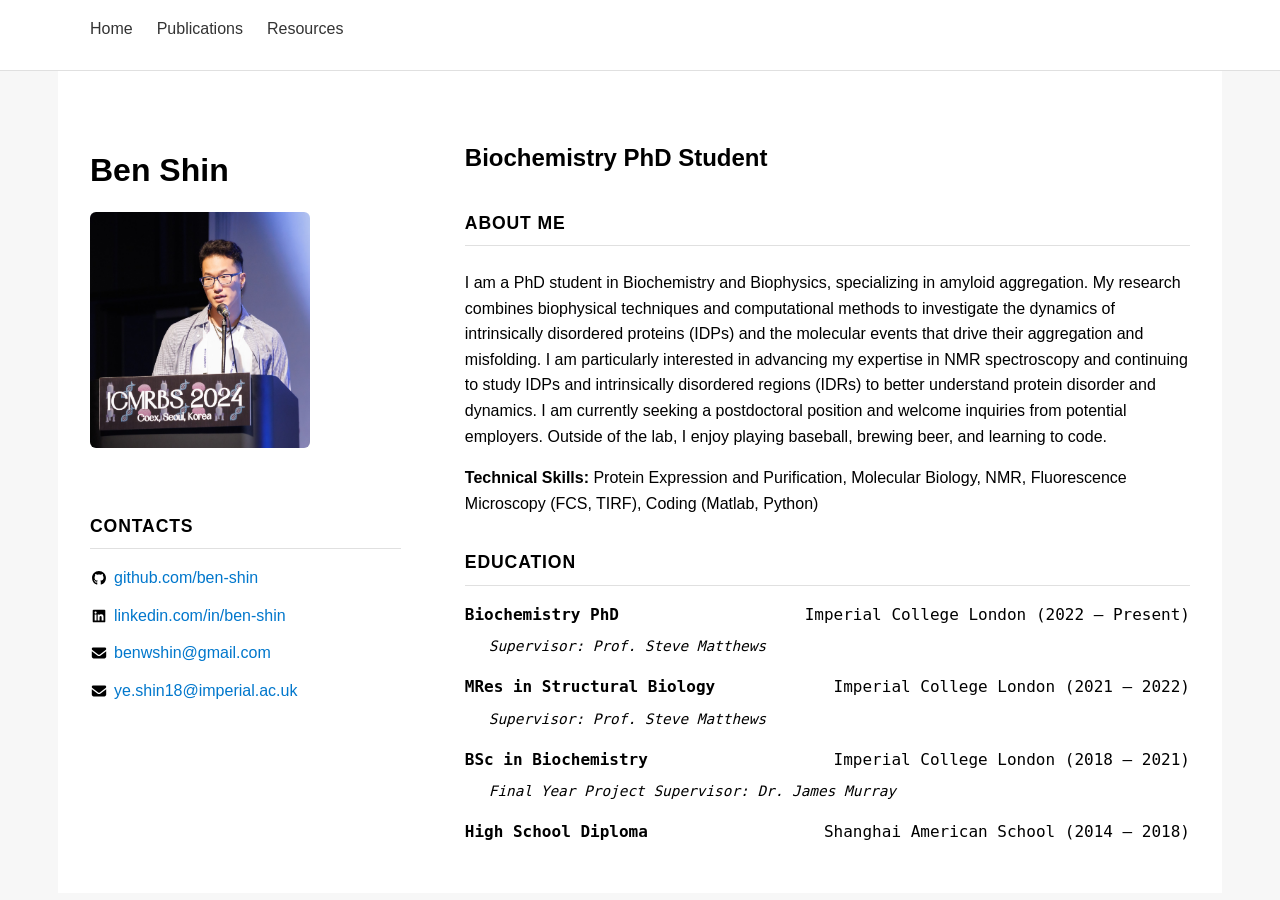
==== index.html @ 87f003fb "Update index.html" ====
<!DOCTYPE html>
<html lang="en">
<head>
  <meta charset="UTF-8">
  <title>Home</title>

  <style>
    body {
      margin: 0;
      font-family: Tahoma, Geneva, Verdana, sans-serif;
      background-color: #f7f7f7;
      color: #000; /* all text black */
      line-height: 1.6;
    }

    nav {
      background-color: #ffffff;
      border-bottom: 1px solid #e0e0e0;
    }

    nav ul {
      list-style: none;
      margin: 0 auto;
      padding: 1rem 2rem;
      max-width: 1100px;
      display: flex;
      gap: 1.5rem;
    }

    nav a {
      text-decoration: none;
      color: #333;
      font-weight: 500;
    }

    nav a:hover {
      color: #0077cc;
    }

    .container {
      max-width: 1100px;
      margin: 0 auto;
      padding: 3rem 2rem;
      display: flex;
      gap: 4rem;
      background-color: #ffffff;
    }

    .left-column {
      width: 30%;
    }

    .right-column {
      width: 70%;
    }

    .profile-pic {
      width: 100%;
      max-width: 220px;
      border-radius: 6px;
      margin-bottom: 1.5rem;
    }

    .socials ul {
      list-style: none;
      padding: 0;
      margin: 0;
    }

    .socials li {
      margin-bottom: 0.75rem;
      display: flex;
      align-items: center;
    }

    .socials a {
      text-decoration: none;
      color: #0077cc;
      font-family: Tahoma, Geneva, Verdana, sans-serif;
    }

    .socials a:hover {
      text-decoration: underline;
    }

    .socials img {
      width: 18px;
      height: 18px;
      margin-right: 6px;
    }

    h1 {
      font-size: 2rem;
      margin-bottom: 1rem;
      font-family: Tahoma, Geneva, Verdana, sans-serif;
    }

    h2 {
      font-size: 1.5rem;
      margin-bottom: 1rem;
      font-family: Tahoma, Geneva, Verdana, sans-serif;
    }

    h3 {
      font-size: 1.1rem;
      margin-top: 2rem;
      margin-bottom: 0.5rem;
      text-transform: uppercase;
      letter-spacing: 0.05em;
      color: #000;
      position: relative;
      padding-bottom: 0.5rem;
      font-family: Tahoma, Geneva, Verdana, sans-serif;
    }

    h3::after {
      content: "";
      display: block;
      height: 1px;
      background-color: #e0e0e0;
      margin-top: 0.5rem;
      width: 100%;
    }

    .education {
      display: flex;
      flex-direction: column;
      gap: 0.5rem;
      font-family: Tahoma, Geneva, Verdana, monospace;
    }

    .edu-line {
      display: flex;
      justify-content: space-between;
    }

    .edu-line .degree {
      font-weight: bold;
    }

    .edu-line .institution {
      text-align: right;
      color: #000;
    }

    .supervisor {
      padding-left: 1.5rem; /* indented */
      font-size: 0.9rem;
      font-style: italic;
      color: #000;
      margin-bottom: 0.5rem;
    }

    p, li {
      color: #000;
      margin-bottom: 0.75rem;
      font-family: Tahoma, Geneva, Verdana, sans-serif;
    }
  </style>
</head>

<body>

  <nav>
    <ul>
      <li><a href="index.html">Home</a></li>
      <li><a href="pubs.html">Publications</a></li>
      <li><a href="res.html">Resources</a></li>
    </ul>
  </nav>

  <main class="container">

    <!-- Left Column -->
    <section class="left-column">
      <h1>Ben Shin</h1>

      <img src="me.jpg" alt="Photo of Ben Shin" class="profile-pic">

      <div class="socials">
        <h3>Contacts</h3>
        <ul>
          <li>
            <img src="icons/github.svg" alt="GitHub">
            <a href="https://github.com/ben-shin">github.com/ben-shin</a>
          </li>
          <li>
            <img src="icons/linkedin.svg" alt="LinkedIn">
            <a href="https://linkedin.com/in/ben-shin">linkedin.com/in/ben-shin</a>
          </li>
          <li>
            <img src="icons/email.svg" alt="Email">
            <a href="mailto:benwshin@gmail.com">benwshin@gmail.com</a>
          </li>
          <li>
            <img src="icons/email.svg" alt="Email">
            <a href="mailto:ye.shin18@imperial.ac.uk">ye.shin18@imperial.ac.uk</a>
          </li>
        </ul>
      </div>
    </section>

    <!-- Right Column -->
    <section class="right-column">
      <h2>Biochemistry PhD Student</h2>

      <h3>About Me</h3>
      <p>
        I am a PhD student in Biochemistry and Biophysics, specializing in amyloid aggregation. My research combines biophysical techniques and computational methods to investigate the dynamics of intrinsically disordered proteins (IDPs) and the molecular events that drive their aggregation and misfolding. I am particularly interested in advancing my expertise in NMR spectroscopy and continuing to study IDPs and intrinsically disordered regions (IDRs) to better understand protein disorder and dynamics. I am currently seeking a postdoctoral position and welcome inquiries from potential employers. Outside of the lab, I enjoy playing baseball, brewing beer, and learning to code.
      </p>

      <p><strong>Technical Skills:</strong> Protein Expression and Purification, Molecular Biology, NMR, Fluorescence Microscopy (FCS, TIRF), Coding (Matlab, Python)</p>

      <h3>Education</h3>
      <div class="education">
        <div class="edu-line">
          <span class="degree">Biochemistry PhD</span>
          <span class="institution">Imperial College London (2022 – Present)</span>
        </div>
        <div class="supervisor">Supervisor: Prof. Steve Matthews</div>

        <div class="edu-line">
          <span class="degree">MRes in Structural Biology</span>
          <span class="institution">Imperial College London (2021 – 2022)</span>
        </div>
        <div class="supervisor">Supervisor: Prof. Steve Matthews</div>

        <div class="edu-line">
          <span class="degree">BSc in Biochemistry</span>
          <span class="institution">Imperial College London (2018 – 2021)</span>
        </div>
        <div class="supervisor">Final Year Project Supervisor: Dr. James Murray</div>

        <div class="edu-line">
          <span class="degree">High School Diploma</span>
          <span class="institution">Shanghai American School (2014 – 2018)</span>
        </div>
      </div>
    </section>

  </main>

</body>
</html>
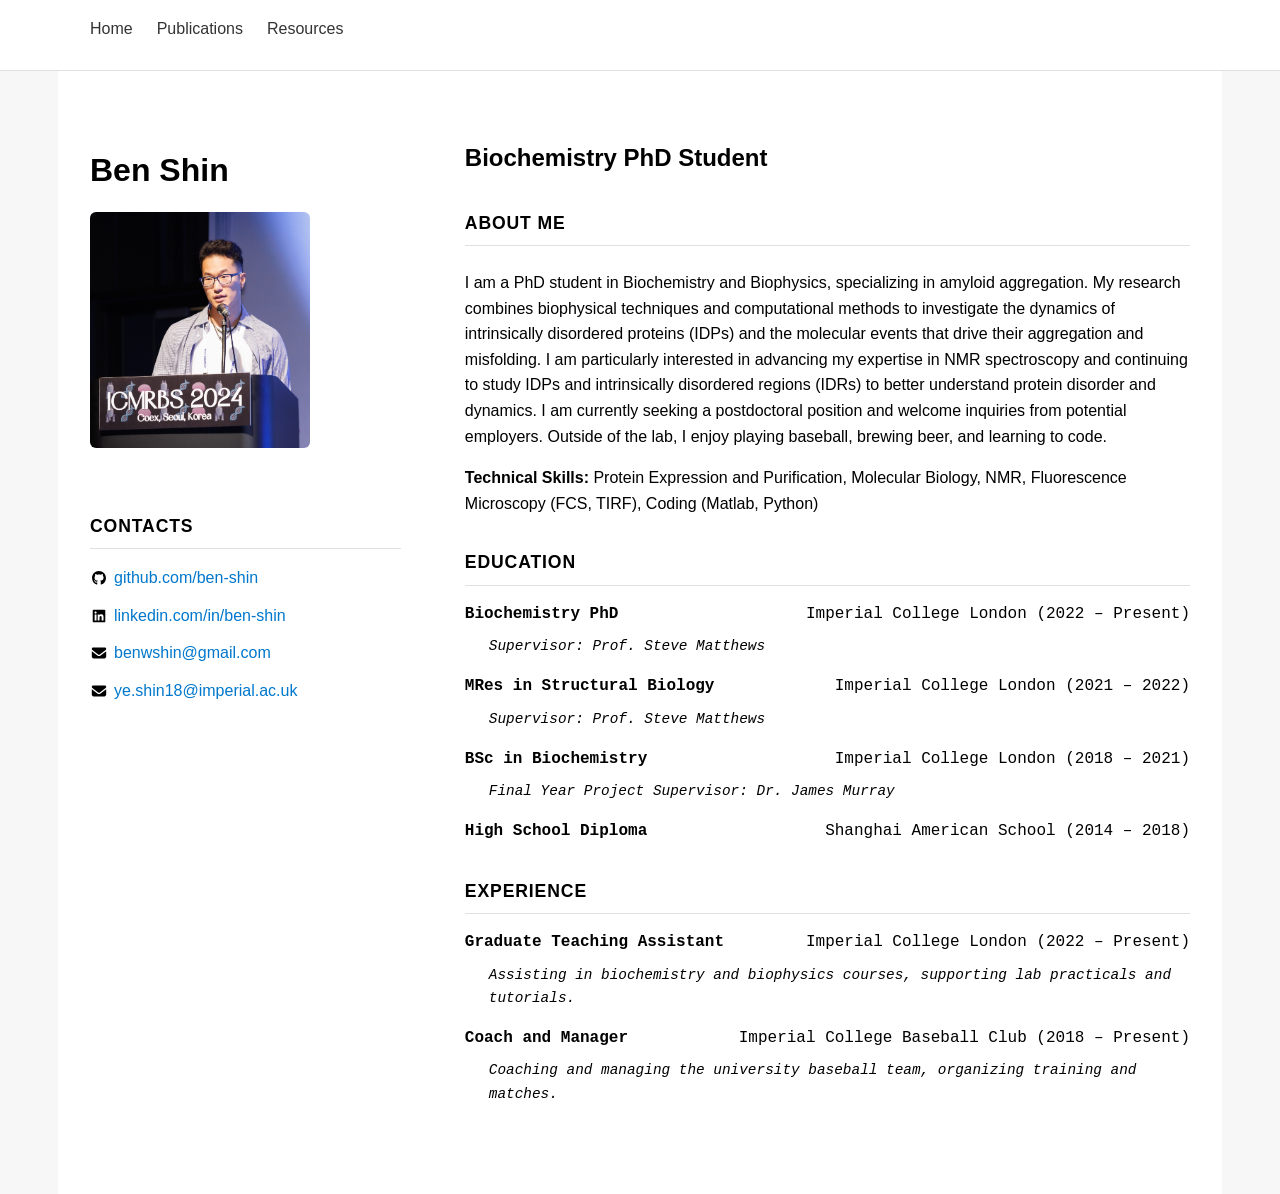
==== commit 317532d9: "Update index.html" ====
--- a/index.html
+++ b/index.html
@@ -9,7 +9,7 @@
       margin: 0;
       font-family: Tahoma, Geneva, Verdana, sans-serif;
       background-color: #f7f7f7;
-      color: #000; /* all text black */
+      color: #000;
       line-height: 1.6;
     }
 
@@ -76,7 +76,6 @@
     .socials a {
       text-decoration: none;
       color: #0077cc;
-      font-family: Tahoma, Geneva, Verdana, sans-serif;
     }
 
     .socials a:hover {
@@ -92,13 +91,11 @@
     h1 {
       font-size: 2rem;
       margin-bottom: 1rem;
-      font-family: Tahoma, Geneva, Verdana, sans-serif;
     }
 
     h2 {
       font-size: 1.5rem;
       margin-bottom: 1rem;
-      font-family: Tahoma, Geneva, Verdana, sans-serif;
     }
 
     h3 {
@@ -110,7 +107,6 @@
       color: #000;
       position: relative;
       padding-bottom: 0.5rem;
-      font-family: Tahoma, Geneva, Verdana, sans-serif;
     }
 
     h3::after {
@@ -127,6 +123,7 @@
       flex-direction: column;
       gap: 0.5rem;
       font-family: Tahoma, Geneva, Verdana, monospace;
+      margin-bottom: 2rem;
     }
 
     .edu-line {
@@ -144,7 +141,7 @@
     }
 
     .supervisor {
-      padding-left: 1.5rem; /* indented */
+      padding-left: 1.5rem;
       font-size: 0.9rem;
       font-style: italic;
       color: #000;
@@ -154,7 +151,6 @@
     p, li {
       color: #000;
       margin-bottom: 0.75rem;
-      font-family: Tahoma, Geneva, Verdana, sans-serif;
     }
   </style>
 </head>
@@ -236,6 +232,22 @@
           <span class="institution">Shanghai American School (2014 – 2018)</span>
         </div>
       </div>
+
+      <h3>Experience</h3>
+      <div class="education">
+        <div class="edu-line">
+          <span class="degree">Graduate Teaching Assistant</span>
+          <span class="institution">Imperial College London (2022 – Present)</span>
+        </div>
+        <div class="supervisor">Assisting in biochemistry and biophysics courses, supporting lab practicals and tutorials.</div>
+
+        <div class="edu-line">
+          <span class="degree">Coach and Manager</span>
+          <span class="institution">Imperial College Baseball Club (2018 – Present)</span>
+        </div>
+        <div class="supervisor">Coaching and managing the university baseball team, organizing training and matches.</div>
+      </div>
+
     </section>
 
   </main>
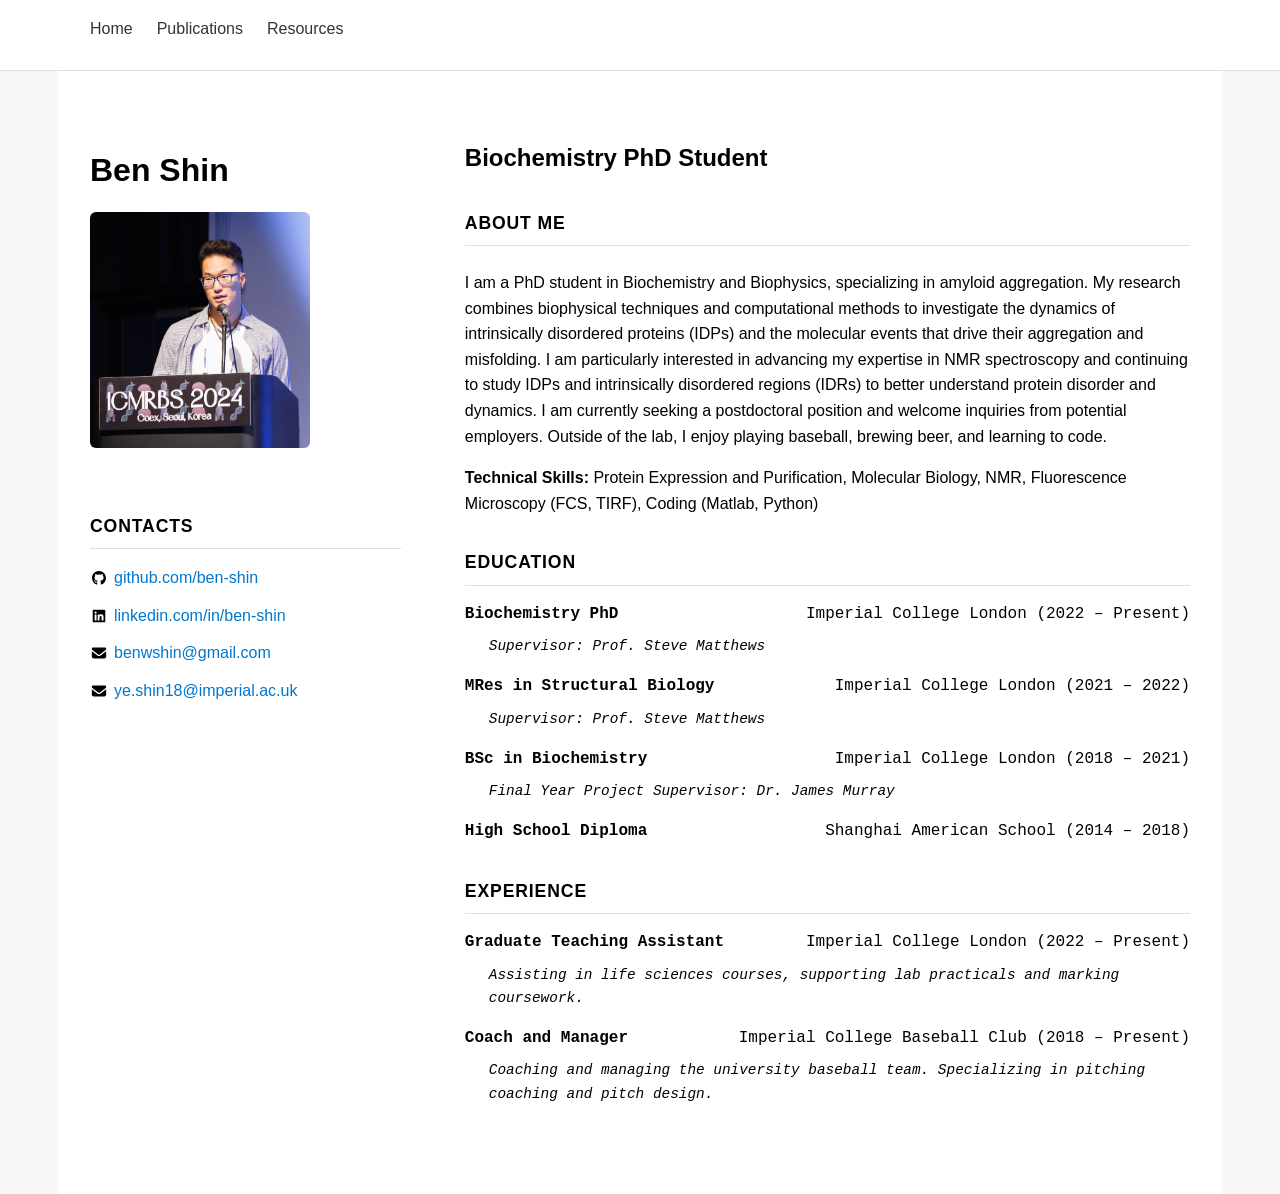
==== commit fed17209: "Update index.html" ====
--- a/index.html
+++ b/index.html
@@ -239,13 +239,13 @@
           <span class="degree">Graduate Teaching Assistant</span>
           <span class="institution">Imperial College London (2022 – Present)</span>
         </div>
-        <div class="supervisor">Assisting in biochemistry and biophysics courses, supporting lab practicals and tutorials.</div>
+        <div class="supervisor">Assisting in life sciences courses, supporting lab practicals and marking coursework.</div>
 
         <div class="edu-line">
           <span class="degree">Coach and Manager</span>
           <span class="institution">Imperial College Baseball Club (2018 – Present)</span>
         </div>
-        <div class="supervisor">Coaching and managing the university baseball team, organizing training and matches.</div>
+        <div class="supervisor">Coaching and managing the university baseball team. Specializing in pitching coaching and pitch design.</div>
       </div>
 
     </section>
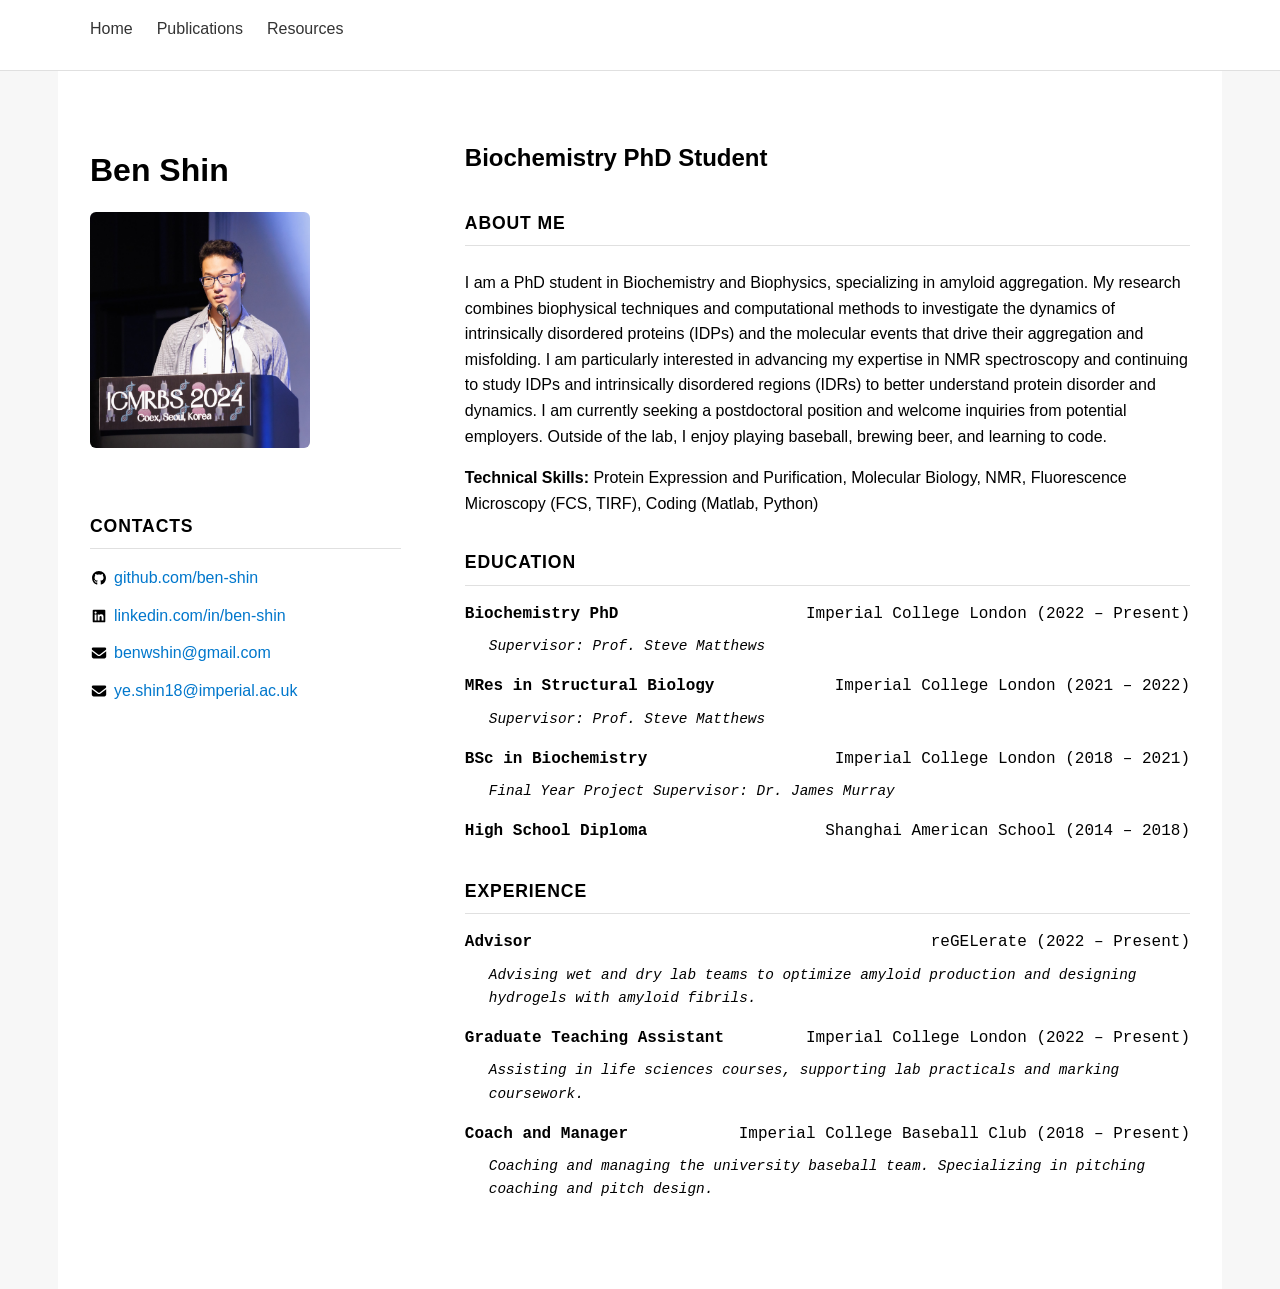
==== commit 0ad57c43: "Update index.html" ====
--- a/index.html
+++ b/index.html
@@ -236,6 +236,12 @@
       <h3>Experience</h3>
       <div class="education">
         <div class="edu-line">
+          <span class="degree">Advisor</span>
+          <span class="institution">reGELerate (2022 – Present)</span>
+        </div>
+        <div class="supervisor">Advising wet and dry lab teams to optimize amyloid production and designing hydrogels with amyloid fibrils.</div>
+        
+        <div class="edu-line">
           <span class="degree">Graduate Teaching Assistant</span>
           <span class="institution">Imperial College London (2022 – Present)</span>
         </div>
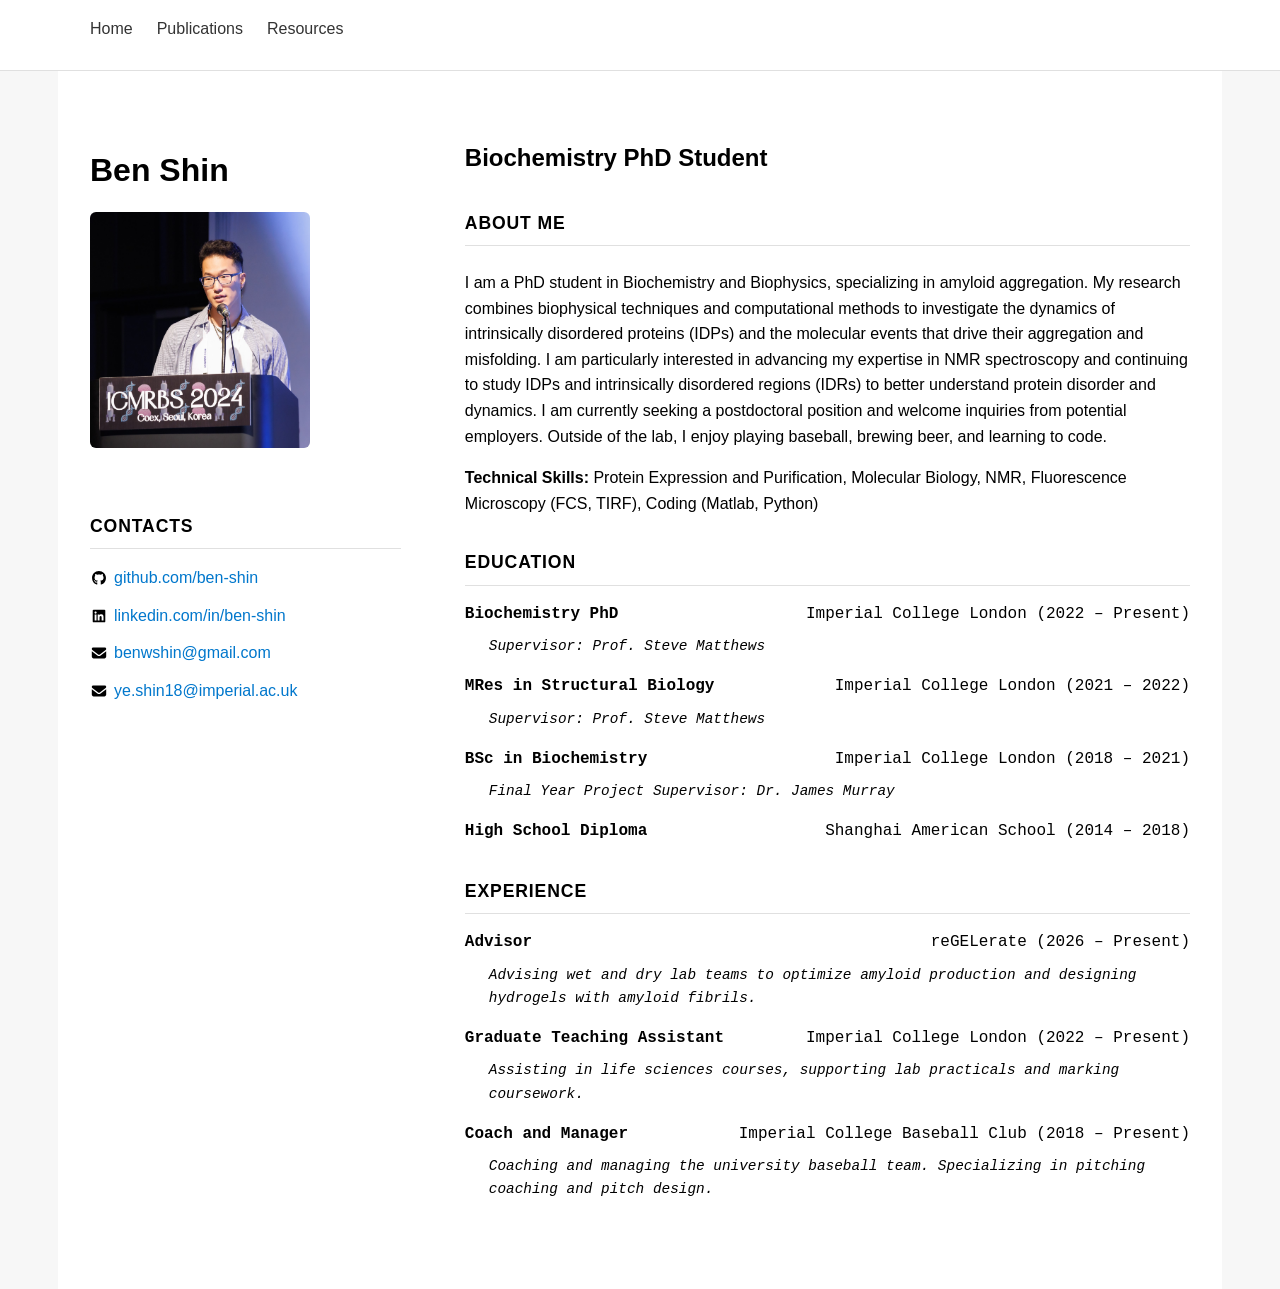
==== commit f1b7a41a: "Update institution date for Advisor role" ====
--- a/index.html
+++ b/index.html
@@ -237,7 +237,7 @@
       <div class="education">
         <div class="edu-line">
           <span class="degree">Advisor</span>
-          <span class="institution">reGELerate (2022 – Present)</span>
+          <span class="institution">reGELerate (2026 – Present)</span>
         </div>
         <div class="supervisor">Advising wet and dry lab teams to optimize amyloid production and designing hydrogels with amyloid fibrils.</div>
         
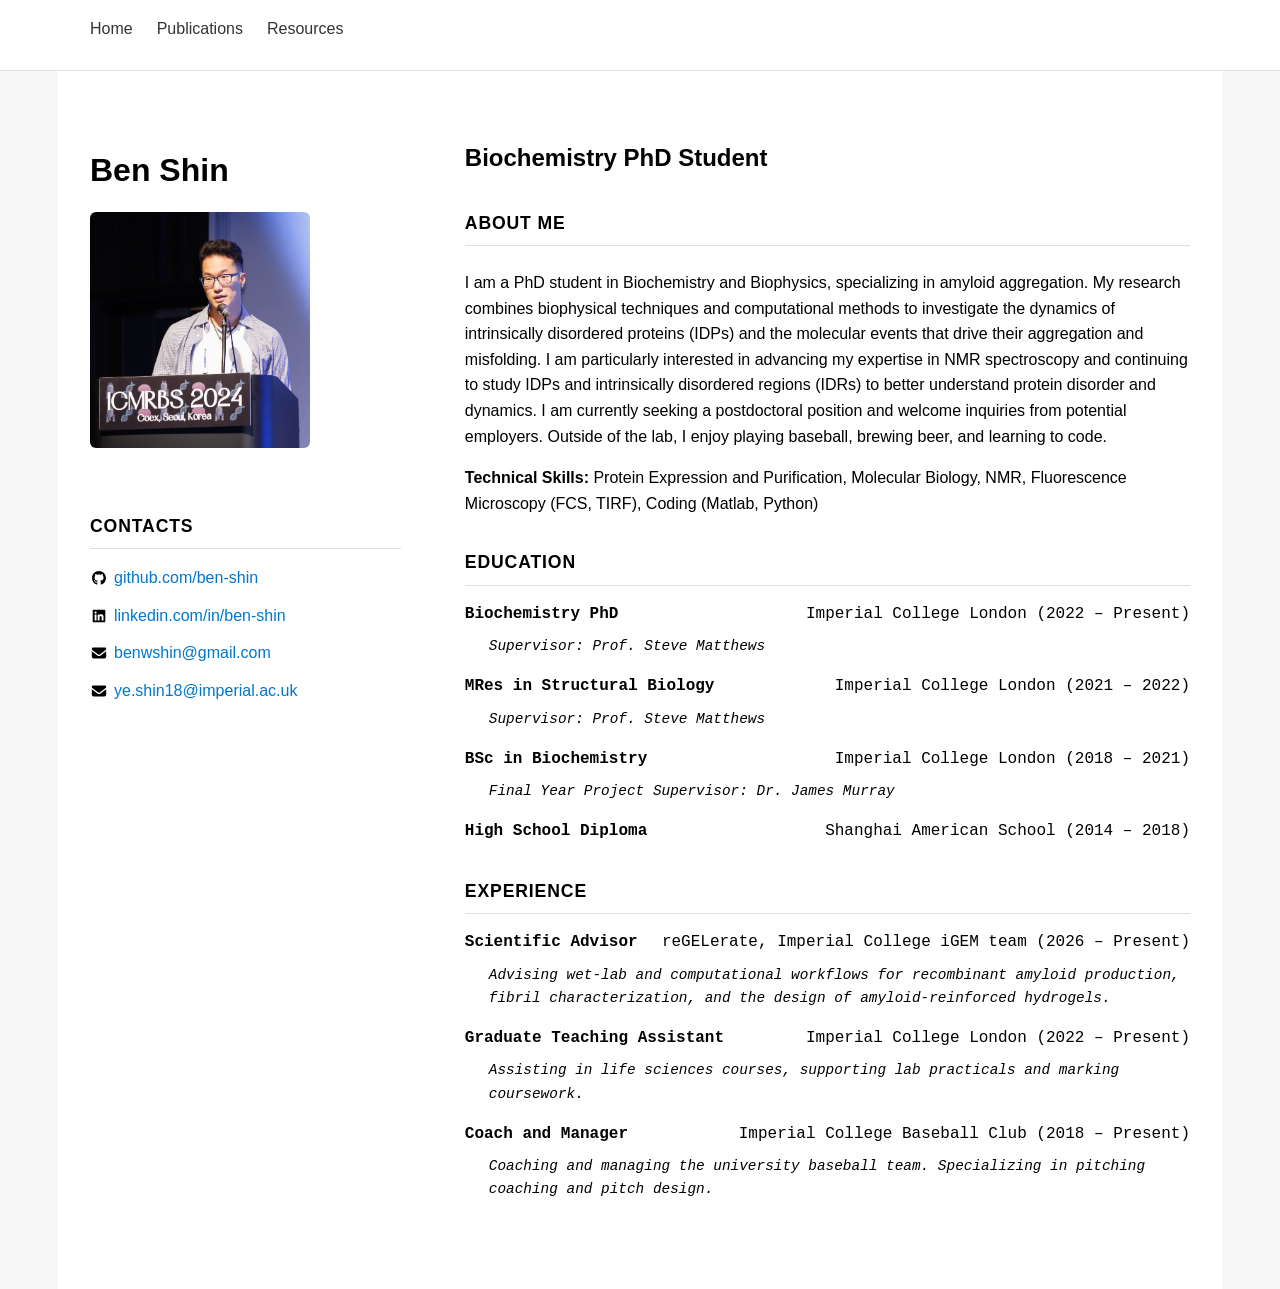
==== commit d262aca6: "Update index.html" ====
--- a/index.html
+++ b/index.html
@@ -236,10 +236,10 @@
       <h3>Experience</h3>
       <div class="education">
         <div class="edu-line">
-          <span class="degree">Advisor</span>
-          <span class="institution">reGELerate (2026 – Present)</span>
-        </div>
-        <div class="supervisor">Advising wet and dry lab teams to optimize amyloid production and designing hydrogels with amyloid fibrils.</div>
+          <span class="degree">Scientific Advisor</span>
+          <span class="institution">reGELerate, Imperial College iGEM team (2026 – Present)</span>
+        </div>
+        <div class="supervisor">Advising wet-lab and computational workflows for recombinant amyloid production, fibril characterization, and the design of amyloid-reinforced hydrogels.</div>
         
         <div class="edu-line">
           <span class="degree">Graduate Teaching Assistant</span>
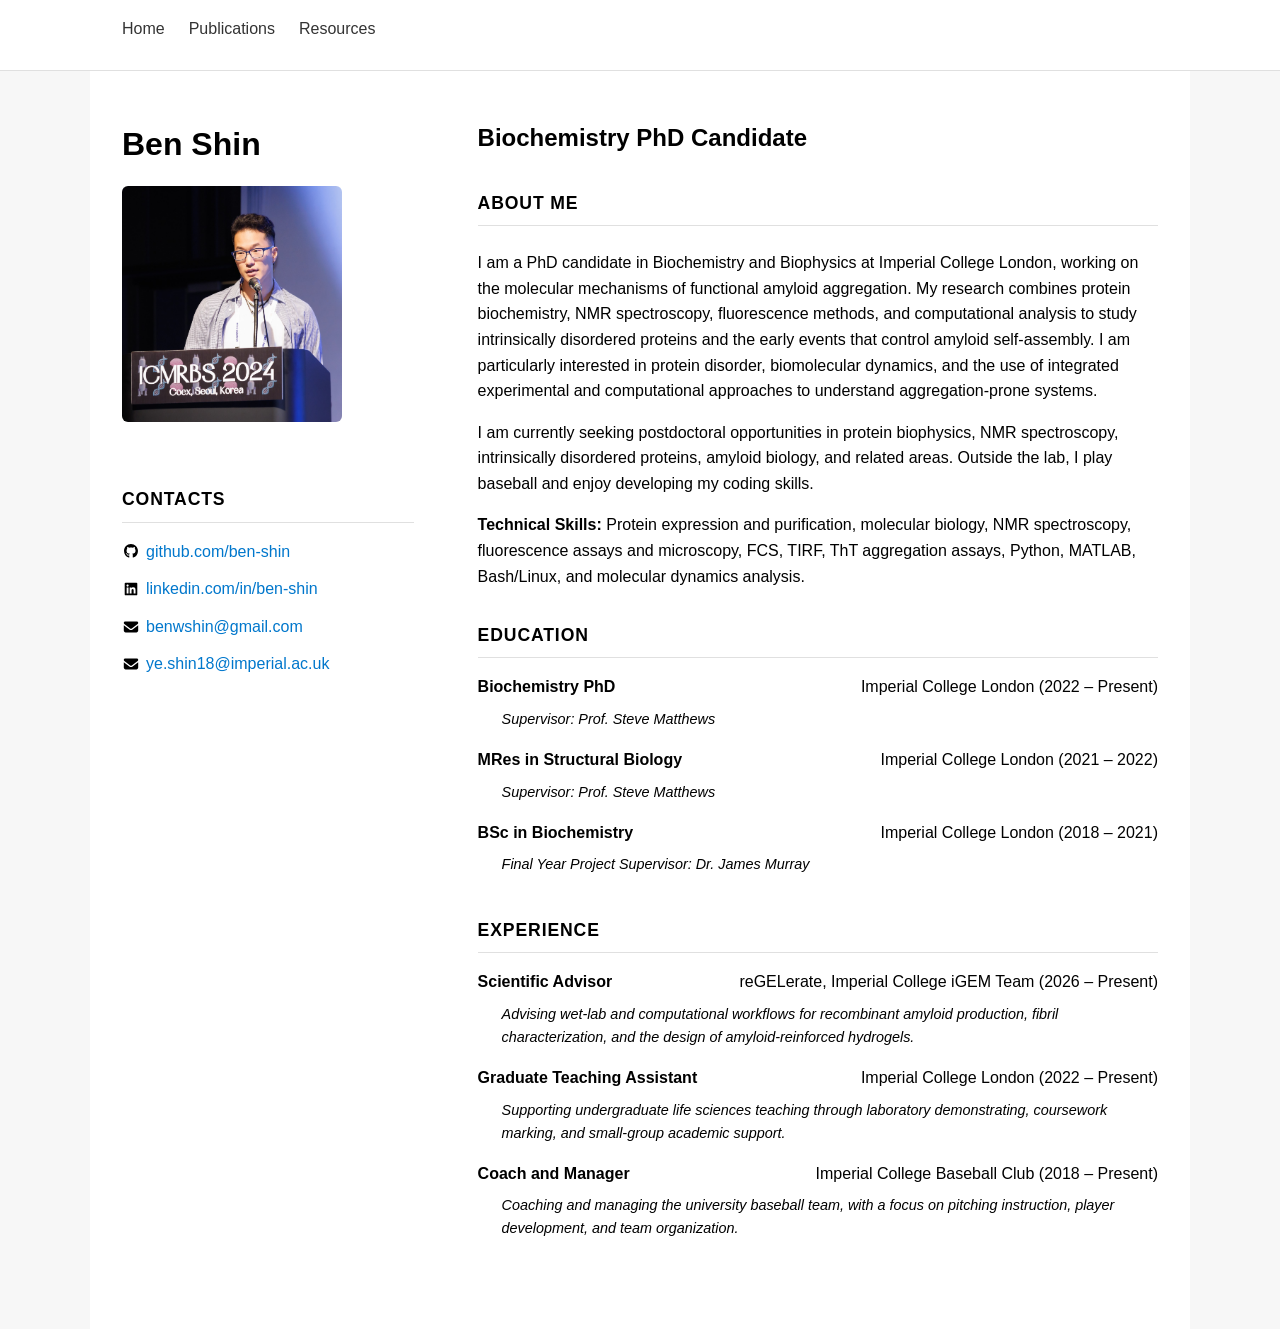
==== commit 2f72594e: "Update index.html" ====
--- a/index.html
+++ b/index.html
@@ -2,9 +2,14 @@
 <html lang="en">
 <head>
   <meta charset="UTF-8">
-  <title>Home</title>
+  <meta name="viewport" content="width=device-width, initial-scale=1.0">
+  <title>Ben Shin</title>
 
   <style>
+    * {
+      box-sizing: border-box;
+    }
+
     body {
       margin: 0;
       font-family: Tahoma, Geneva, Verdana, sans-serif;
@@ -76,6 +81,7 @@
     .socials a {
       text-decoration: none;
       color: #0077cc;
+      overflow-wrap: anywhere;
     }
 
     .socials a:hover {
@@ -86,15 +92,18 @@
       width: 18px;
       height: 18px;
       margin-right: 6px;
+      flex-shrink: 0;
     }
 
     h1 {
       font-size: 2rem;
+      margin-top: 0;
       margin-bottom: 1rem;
     }
 
     h2 {
       font-size: 1.5rem;
+      margin-top: 0;
       margin-bottom: 1rem;
     }
 
@@ -122,13 +131,14 @@
       display: flex;
       flex-direction: column;
       gap: 0.5rem;
-      font-family: Tahoma, Geneva, Verdana, monospace;
+      font-family: Tahoma, Geneva, Verdana, sans-serif;
       margin-bottom: 2rem;
     }
 
     .edu-line {
       display: flex;
       justify-content: space-between;
+      gap: 1rem;
     }
 
     .edu-line .degree {
@@ -151,6 +161,36 @@
     p, li {
       color: #000;
       margin-bottom: 0.75rem;
+    }
+
+    @media (max-width: 800px) {
+      .container {
+        flex-direction: column;
+        gap: 2rem;
+        padding: 2rem 1.25rem;
+      }
+
+      .left-column,
+      .right-column {
+        width: 100%;
+      }
+
+      .edu-line {
+        flex-direction: column;
+        gap: 0.1rem;
+      }
+
+      .edu-line .institution {
+        text-align: left;
+      }
+
+      .supervisor {
+        padding-left: 0;
+      }
+
+      nav ul {
+        padding: 1rem 1.25rem;
+      }
     }
   </style>
 </head>
@@ -198,14 +238,30 @@
 
     <!-- Right Column -->
     <section class="right-column">
-      <h2>Biochemistry PhD Student</h2>
+      <h2>Biochemistry PhD Candidate</h2>
 
       <h3>About Me</h3>
       <p>
-        I am a PhD student in Biochemistry and Biophysics, specializing in amyloid aggregation. My research combines biophysical techniques and computational methods to investigate the dynamics of intrinsically disordered proteins (IDPs) and the molecular events that drive their aggregation and misfolding. I am particularly interested in advancing my expertise in NMR spectroscopy and continuing to study IDPs and intrinsically disordered regions (IDRs) to better understand protein disorder and dynamics. I am currently seeking a postdoctoral position and welcome inquiries from potential employers. Outside of the lab, I enjoy playing baseball, brewing beer, and learning to code.
+        I am a PhD candidate in Biochemistry and Biophysics at Imperial College London,
+        working on the molecular mechanisms of functional amyloid aggregation. My research
+        combines protein biochemistry, NMR spectroscopy, fluorescence methods, and
+        computational analysis to study intrinsically disordered proteins and the early
+        events that control amyloid self-assembly. I am particularly interested in protein
+        disorder, biomolecular dynamics, and the use of integrated experimental and
+        computational approaches to understand aggregation-prone systems.
       </p>
 
-      <p><strong>Technical Skills:</strong> Protein Expression and Purification, Molecular Biology, NMR, Fluorescence Microscopy (FCS, TIRF), Coding (Matlab, Python)</p>
+      <p>
+        I am currently seeking postdoctoral opportunities in protein biophysics, NMR
+        spectroscopy, intrinsically disordered proteins, amyloid biology, and related areas.
+        Outside the lab, I play baseball and enjoy developing my coding skills.
+      </p>
+
+      <p>
+        <strong>Technical Skills:</strong> Protein expression and purification, molecular
+        biology, NMR spectroscopy, fluorescence assays and microscopy, FCS, TIRF, ThT
+        aggregation assays, Python, MATLAB, Bash/Linux, and molecular dynamics analysis.
+      </p>
 
       <h3>Education</h3>
       <div class="education">
@@ -226,32 +282,36 @@
           <span class="institution">Imperial College London (2018 – 2021)</span>
         </div>
         <div class="supervisor">Final Year Project Supervisor: Dr. James Murray</div>
-
-        <div class="edu-line">
-          <span class="degree">High School Diploma</span>
-          <span class="institution">Shanghai American School (2014 – 2018)</span>
-        </div>
       </div>
 
       <h3>Experience</h3>
       <div class="education">
         <div class="edu-line">
           <span class="degree">Scientific Advisor</span>
-          <span class="institution">reGELerate, Imperial College iGEM team (2026 – Present)</span>
-        </div>
-        <div class="supervisor">Advising wet-lab and computational workflows for recombinant amyloid production, fibril characterization, and the design of amyloid-reinforced hydrogels.</div>
-        
+          <span class="institution">reGELerate, Imperial College iGEM Team (2026 – Present)</span>
+        </div>
+        <div class="supervisor">
+          Advising wet-lab and computational workflows for recombinant amyloid production,
+          fibril characterization, and the design of amyloid-reinforced hydrogels.
+        </div>
+
         <div class="edu-line">
           <span class="degree">Graduate Teaching Assistant</span>
           <span class="institution">Imperial College London (2022 – Present)</span>
         </div>
-        <div class="supervisor">Assisting in life sciences courses, supporting lab practicals and marking coursework.</div>
+        <div class="supervisor">
+          Supporting undergraduate life sciences teaching through laboratory demonstrating,
+          coursework marking, and small-group academic support.
+        </div>
 
         <div class="edu-line">
           <span class="degree">Coach and Manager</span>
           <span class="institution">Imperial College Baseball Club (2018 – Present)</span>
         </div>
-        <div class="supervisor">Coaching and managing the university baseball team. Specializing in pitching coaching and pitch design.</div>
+        <div class="supervisor">
+          Coaching and managing the university baseball team, with a focus on pitching
+          instruction, player development, and team organization.
+        </div>
       </div>
 
     </section>
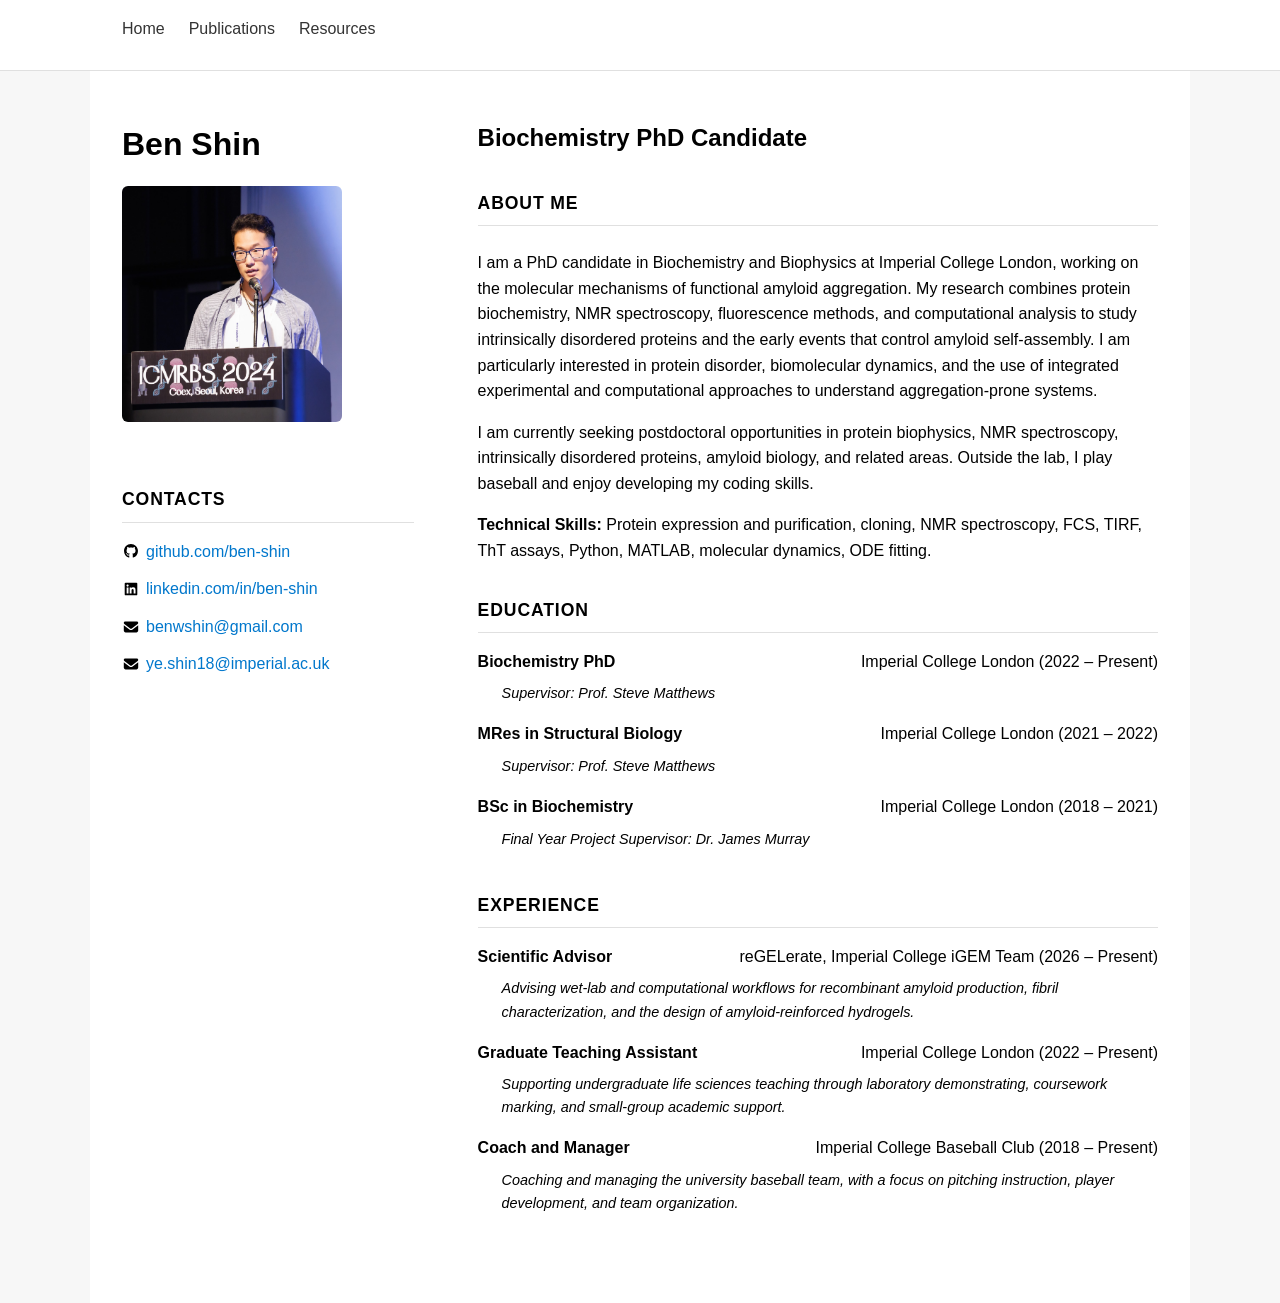
==== commit 79d39dc4: "Update technical skills listed in index.html" ====
--- a/index.html
+++ b/index.html
@@ -258,9 +258,7 @@
       </p>
 
       <p>
-        <strong>Technical Skills:</strong> Protein expression and purification, molecular
-        biology, NMR spectroscopy, fluorescence assays and microscopy, FCS, TIRF, ThT
-        aggregation assays, Python, MATLAB, Bash/Linux, and molecular dynamics analysis.
+        <strong>Technical Skills:</strong> Protein expression and purification, cloning, NMR spectroscopy, FCS, TIRF, ThT assays, Python, MATLAB, molecular dynamics, ODE fitting.
       </p>
 
       <h3>Education</h3>
